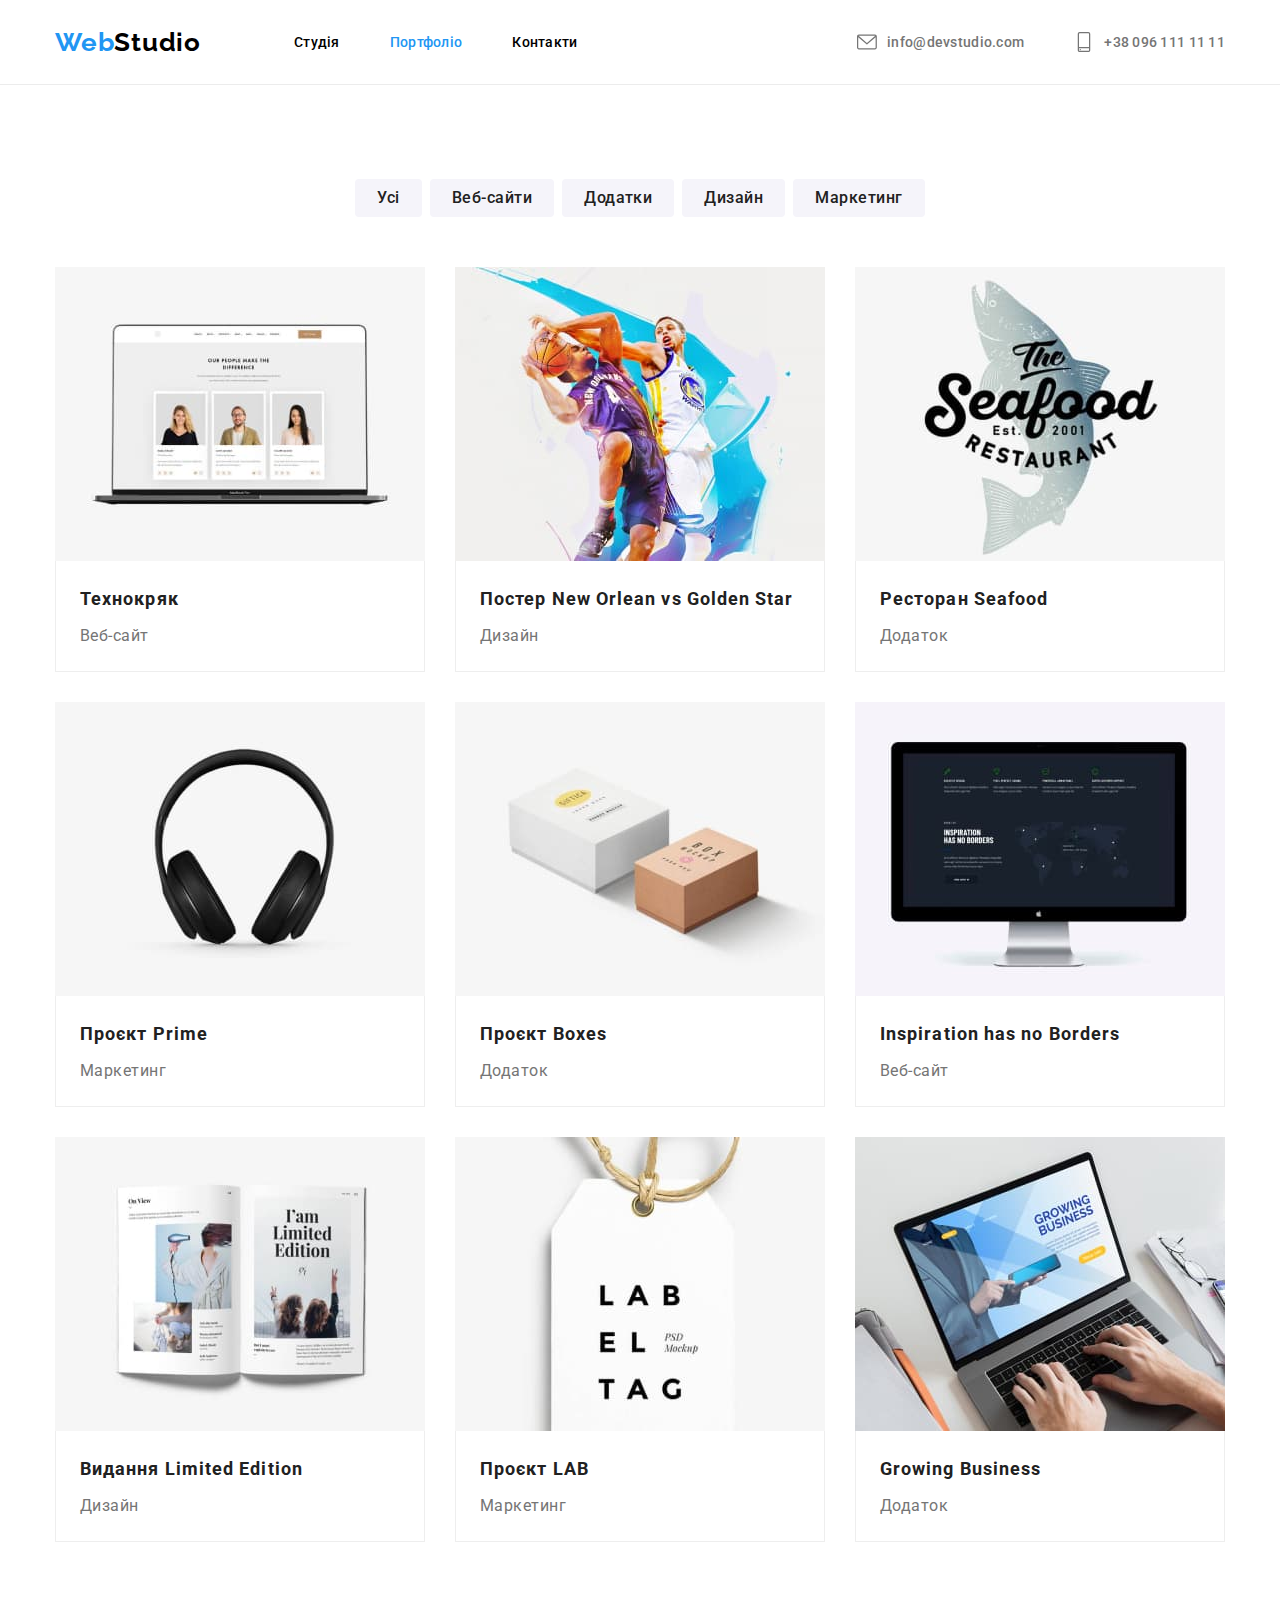
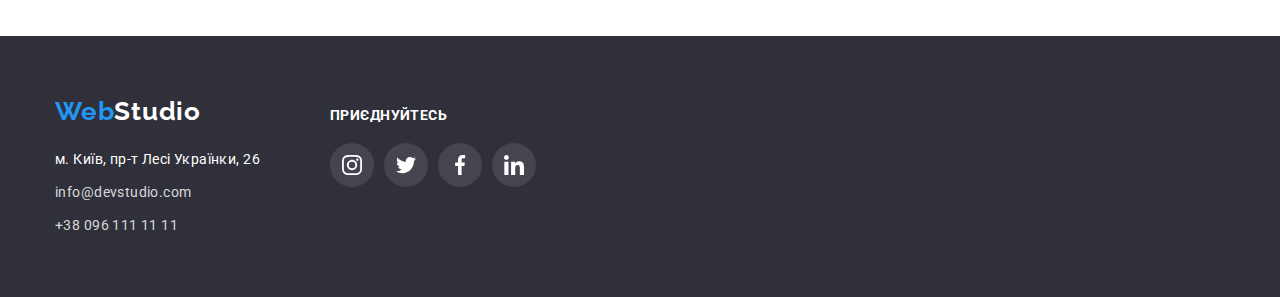
==== portfolio.html @ 407eb29a "Initial commit" ====
<!DOCTYPE html>
<html lang="uk">
  <head>
    <meta charset="UTF-8" />
    <meta http-equiv="X-UA-Compatible" content="IE=edge" />
    <meta name="viewport" content="width=device-width, initial-scale=1.0" />
    <title>WebStudio</title>
    <link
      rel="stylesheet"
      href="https://cdnjs.cloudflare.com/ajax/libs/modern-normalize/1.0.0/modern-normalize.min.css"
    />
    <link rel="preconnect" href="https://fonts.googleapis.com" />
    <link rel="preconnect" href="https://fonts.gstatic.com" crossorigin />
    <link
      href="https://fonts.googleapis.com/css2?family=Raleway:wght@700&family=Roboto:wght@400;500;700;900&display=swap"
      rel="stylesheet"
    />
    <link rel="stylesheet" href="./css/styles.css" />
  </head>
  <body class="page">
    <header class="header">
      <!-- navigation block -->
      <div class="container header-container">
        <a class="link header-logo" href="./index.html"
          ><span class="logo-txt">Web</span>Studio</a
        >
        <nav class="nav">
          <ul class="list header-list">
            <li class="list-item">
              <a class="link header-nav-link" href="./index.html">Студія</a>
            </li>
            <li class="list-item">
              <a
                class="link header-nav-link link-current"
                href="./portfolio.html"
                >Портфоліо</a
              >
            </li>
            <li class="list-item">
              <a class="link header-nav-link" href="">Контакти</a>
            </li>
          </ul>
        </nav>
        <ul class="list header-contact">
          <li class="list-item">
            <a class="link link-contact" href="mailto:info@devstudio.com">
              <svg class="icon-header" width="20" height="20">
                <use href="./images/symbol-defs.svg#mail"></use>
              </svg>
              info@devstudio.com</a
            >
          </li>
          <li class="list-item">
            <a class="link link-contact" href="tel:+380961111111">
              <svg class="icon-header" width="20" height="20">
                <use href="./images/symbol-defs.svg#phone"></use>
              </svg>
              +38 096 111 11 11</a
            >
          </li>
        </ul>
      </div>
    </header>
    <main>
      <!-- section content portfolio -->

      <section class="section">
        <div class="container">
          <h1 class="main-title visually-hidden">Портфоліо</h1>
          <ul class="list list-button">
            <li class="list-item">
              <button class="btn" type="button">Усі</button>
            </li>
            <li class="list-item">
              <button class="btn" type="button">Веб-сайти</button>
            </li>
            <li class="list-item">
              <button class="btn" type="button">Додатки</button>
            </li>
            <li class="list-item">
              <button class="btn" type="button">Дизайн</button>
            </li>
            <li class="list-item">
              <button class="btn" type="button">Маркетинг</button>
            </li>
          </ul>
          <ul class="list list-portfolio">
            <li class="list-item">
              <a class="link link-portfolio" href="">
                <img
                  class="img"
                  src="./images/portfolio/img1.jpg"
                  alt="Веб-сайт Технокряк"
                  width="370"
                  height="294"
                />
                <div class="client-txt">
                  <h2 class="section-title">Технокряк</h2>
                  <p class="section-text">Веб-сайт</p>
                </div>
              </a>
            </li>
            <li class="list-item">
              <a class="link link-portfolio" href="">
                <img
                  class="img"
                  src="./images/portfolio/img2.jpg"
                  alt="Дизайн постеру New Orlean vs Golden Star"
                  width="370"
                  height="294"
                />
                <div class="client-txt">
                  <h2 class="section-title">
                    Постер New Orlean vs Golden Star
                  </h2>
                  <p class="section-text">Дизайн</p>
                </div>
              </a>
            </li>
            <li class="list-item">
              <a class="link link-portfolio" href="">
                <img
                  class="img"
                  src="./images/portfolio/img3.jpg"
                  alt="Додаток ресторану Seafood"
                  width="370"
                  height="294"
                />
                <div class="client-txt">
                  <h2 class="section-title">Ресторан Seafood</h2>
                  <p class="section-text">Додаток</p>
                </div>
              </a>
            </li>
            <li class="list-item">
              <a class="link link-portfolio" href="">
                <img
                  class="img"
                  src="./images/portfolio/img4.jpg"
                  alt="Маркетинговий проєкт Prime"
                  width="370"
                  height="294"
                />
                <div class="client-txt">
                  <h2 class="section-title">Проєкт Prime</h2>
                  <p class="section-text">Маркетинг</p>
                </div>
              </a>
            </li>
            <li class="list-item">
              <a class="link link-portfolio" href="">
                <img
                  class="img"
                  src="./images/portfolio/img5.jpg"
                  alt="Додаток проєкту Boxes"
                  width="370"
                  height="294"
                />
                <div class="client-txt">
                  <h2 class="section-title">Проєкт Boxes</h2>
                  <p class="section-text">Додаток</p>
                </div>
              </a>
            </li>
            <li class="list-item">
              <a class="link link-portfolio" href="">
                <img
                  class="img"
                  src="./images/portfolio/img6.jpg"
                  alt="Веб-сайт Inspiration has no Borders"
                  width="370"
                  height="294"
                />
                <div class="client-txt">
                  <h2 class="section-title">Inspiration has no Borders</h2>
                  <p class="section-text">Веб-сайт</p>
                </div>
              </a>
            </li>
            <li class="list-item">
              <a class="link link-portfolio" href="">
                <img
                  class="img"
                  src="./images/portfolio/img7.jpg"
                  alt="Дизайн Видання Limited Edition"
                  width="370"
                  height="294"
                />
                <div class="client-txt">
                  <h2 class="section-title">Видання Limited Edition</h2>
                  <p class="section-text">Дизайн</p>
                </div>
              </a>
            </li>
            <li class="list-item">
              <a class="link link-portfolio" href="">
                <img
                  class="img"
                  src="./images/portfolio/img8.jpg"
                  alt="Маркетинговий проєкт LAB"
                  width="370"
                  height="294"
                />
                <div class="client-txt">
                  <h2 class="section-title">Проєкт LAB</h2>
                  <p class="section-text">Маркетинг</p>
                </div>
              </a>
            </li>
            <li class="list-item">
              <a class="link link-portfolio" href="">
                <img
                  class="img"
                  src="./images/portfolio/img9.jpg"
                  alt="Додаток для Growing Business"
                  width="370"
                  height="294"
                />
                <div class="client-txt">
                  <h2 class="section-title">Growing Business</h2>
                  <p class="section-text">Додаток</p>
                </div>
              </a>
            </li>
          </ul>
        </div>
      </section>
    </main>
    <!-- footer section -->
    <footer class="footer">
      <div class="container footer-container">
        <div class="footer-block">
          <a class="footer-logo" href="./index.html">
            <span class="footer-txt">Web</span>Studio</a
          >

          <address class="contact-address">
            <ul class="list list-address">
              <li class="list-item address-txt">
                <a
                  class="link link-address"
                  href="https://goo.gl/maps/22rbSzSwpeRfUNZHA"
                  target="_blank"
                  rel="noopener noreferrer"
                  >м. Київ, пр-т Лесі Українки, 26</a
                >
              </li>
              <li class="list-item address-txt">
                <a class="link link-item" href="mailto:info@devstudio.com"
                  >info@devstudio.com</a
                >
              </li>
              <li class="list-item">
                <a class="link link-item" href="tel:+380961111111"
                  >+38 096 111 11 11</a
                >
              </li>
            </ul>
          </address>
        </div>
        <div class="social-block">
          <h2 class="title footer-title">приєднуйтесь</h2>
          <ul class="social-list">
            <li class="social-item">
              <a
                class="link socials-link-footer"
                href="https://instagram.com"
                aria-label="Instagram"
                target="_blank"
                rel="noopener noreferrer"
              >
                <svg class="social-icon" width="20" height="20">
                  <use href="./images/symbol-defs.svg#instagram"></use>
                </svg>
              </a>
            </li>
            <li class="social-item">
              <a
                class="link socials-link-footer"
                href="https://twitter.com"
                aria-label="twitter"
                target="_blank"
                rel="noopener noreferrer"
              >
                <svg class="social-icon" width="20" height="20">
                  <use href="./images/symbol-defs.svg#twitter"></use>
                </svg>
              </a>
            </li>
            <li class="social-item">
              <a
                class="link socials-link-footer"
                href="https://facebook.com"
                aria-label="facebook"
                target="_blank"
                rel="noopener noreferrer"
              >
                <svg class="social-icon" width="20" height="20">
                  <use href="./images/symbol-defs.svg#facebook"></use>
                </svg>
              </a>
            </li>
            <li class="social-item">
              <a
                class="link socials-link-footer"
                href="https://linkedin.com"
                aria-label="linkedin"
                target="_blank"
                rel="noopener noreferrer"
              >
                <svg class="social-icon" width="20" height="20">
                  <use href="./images/symbol-defs.svg#linkedin"></use>
                </svg>
              </a>
            </li>
          </ul>
        </div>
      </div>
    </footer>
  </body>
</html>
---- css/styles.css ----
/* Root selector */
:root {
  /* color root selector */

  /* text color */
  --main-txt-color: #212121;
  --light-txt-color: #757575;
  --blue-txt-color: #2196f3;
  --black-txt-color: #000000;
  --grey-txt-color: #d9d9d9;
  --social-color: #afb1b8;

  /* background color */
  --light-bcg-color: #f5f4fa;
  --white-color: #ffffff;
  --dark-bcg-color: #2f303a;
  --blue-btn-color: #2196f3;

  --border-setup: 1px solid #eeeeee;

  /* font root selector */
  --main-font: roboto, sans-serif;
  --secondary-font: Raleway, sans-serif;
}

/* ======================================= */
/* main page selector */
.page {
  font-family: var(--main-font);
  color: var(--main-txt-color);
}

.container {
  width: 1200px;
  padding-left: 15px;
  padding-right: 15px;
  margin-left: auto;
  margin-right: auto;
}

.section {
  padding-top: 94px;
  padding-bottom: 94px;
}

.img {
  display: block;
  max-width: 100%;
  height: auto;
}

/* =============== utilities ============= */
h1,
h2,
h3,
h4,
h5,
h6,
p,
ul {
  margin: 0;
  list-style-type: none;
}

ul {
  padding-left: 0;
}
/* ===========link setup=========== */

.link {
  text-decoration: none;
  color: var(--black-txt-color);
  font-weight: 500;
  font-size: 14px;
  line-height: calc(16 / 14);
  letter-spacing: 0.02em;
}

.link:active {
  color: orange;
}
.link:focus,
.link:hover {
  color: var(--blue-txt-color);
}

/* navigation setup */
.link.link-current {
  color: var(--blue-txt-color);
}

/* ========= */

.btn {
  font-family: inherit;
  color: currentColor;
  border: none;
}
.btn:active {
  color: orange;
}
.btn:hover,
.btn:focus {
  color: var(--light-txt-color);
  background-color: var(--blue-btn-color);
}

/* header */
.header {
  border-bottom: 1px solid #ececec;
}

/* logo style */

.header-logo {
  margin-right: 93px;

  color: var(--black-txt-color);
  font-family: var(--secondary-font);
  font-weight: 700;
  font-size: 26px;
  line-height: calc(31 / 26);
  letter-spacing: 0.03em;
}

.header-logo:active .header-logo:focus,
.header-logo:hover {
  color: var(--black-txt-color);
}

.link .logo-txt {
  color: #2196f3;
}

/* header contact style */

.header-container {
  display: flex;
  align-items: center;
}

.header-list {
  display: flex;
  gap: 50px;
  padding: 0;
}

.header-contact {
  display: flex;
  gap: 50px;
  margin-left: auto;
}

.header-nav-link,
.link-contact {
  display: block;
  padding-top: 32px;
  padding-bottom: 32px;
}

.link.link-contact {
  display: flex;
  align-items: center;
  gap: 10px;

  color: var(--light-txt-color);
}

.link.link-contact:active {
  color: orange;
}
.link.link-contact:focus,
.link.link-contact:hover {
  color: var(--blue-txt-color);
}

.icon-header {
  fill: currentColor;
}

/* ===hero section=== */

.section-hero {
  background-color: var(--dark-bcg-color);
  background-image: linear-gradient(
      to top,
      rgba(47, 48, 58, 0.4) 0%,
      rgba(47, 48, 58, 0.4) 100%
    ),
    url(../images/hero.jpg);
  background-repeat: no-repeat;
  background-position: center;
  max-width: 1600px;
  margin-left: auto;
  margin-right: auto;

  padding-top: 200px;
  padding-bottom: 200px;
}

.container-main-title {
  width: 696px;
  margin-right: auto;
  margin-left: auto;
  margin-bottom: 30px;
}
.main-title-hero {
  text-align: center;

  color: var(--white-color);
  text-transform: uppercase;
  font-weight: 900;
  font-size: 44px;
  line-height: 60px;
}
.section-hero .btn {
  display: block;
  padding: 10px 32px;
  margin-right: auto;
  margin-left: auto;
  border-radius: 4px;

  background-color: var(--blue-btn-color);
  color: var(--white-color);
  font-weight: 700;
  line-height: calc(30 / 16);
  letter-spacing: 0.06em;
}

.section-hero .btn:active,
.section-hero .btn:focus,
.section-hero .btn:hover {
  background-color: aquamarine;
  color: #212121;
}

/* ===== Our advantages section style =========== */

/*  second title transparent */
.visually-hidden {
  position: absolute;
  width: 1px;
  height: 1px;
  margin: -1px;
  border: 0;
  padding: 0;
  white-space: nowrap;
  clip-path: inset(100%);
  clip: rect(0 0 0 0);
  overflow: hidden;
}

.list-adv {
  display: flex;
  gap: 30px;
}

.icon-place {
  display: flex;
  align-items: center;
  justify-content: center;
  width: 270px;
  height: 120px;
  background-color: var(--light-bcg-color);
  border-radius: 4px;
  margin-bottom: 30px;
}

.advantage {
  margin-bottom: 10px;

  font-size: 14px;
  line-height: calc(16 / 14);
  letter-spacing: 0.03em;
}
.adv-text {
  min-width: 270px;

  color: var(--light-txt-color);
  font-size: 14px;
  line-height: calc(24 / 14);
  letter-spacing: 0.03em;
}

/* ============ our work section style ========== */
.work {
  padding-top: 0;
}

.work-list {
  display: flex;
  gap: 30px;
}

.second-title {
  text-align: center;
  margin-bottom: 50px;

  font-size: 36px;
  line-height: calc(42 / 36);
  letter-spacing: 0.03em;
  text-shadow: 0px 4px 4px rgba(0, 0, 0, 0.25);
}

/* ========== our team block style ======== */

.team-section .list {
  display: flex;
  gap: 30px;
}

.team-section {
  background-color: var(--light-bcg-color);
}

.team-item {
  text-align: center;
  border-bottom-right-radius: 4px;
  border-bottom-left-radius: 4px;
  filter: drop-shadow(0px 4px 4px rgba(0, 0, 0, 0.25));

  background-color: var(--white-color);
}

.img-team {
  margin-bottom: 30px;
}

.team-title {
  margin-bottom: 50px;
  text-align: center;

  font-size: 36px;
  line-height: calc(42 / 36);
  letter-spacing: 0.03em;
}

.team-name {
  margin-bottom: 10px;

  font-weight: 500;
  font-size: 16px;
  line-height: calc(19 / 16);
  letter-spacing: 0.03em;
}

.team-position {
  margin-bottom: 16px;

  color: var(--light-txt-color);
  line-height: calc(19 / 16);
  letter-spacing: 0.03em;
}

/* -----social link style ----- */

.social-list {
  display: flex;
  justify-content: center;
  gap: 10px;
  margin-bottom: 30px;
}
.social-item {
  width: 44px;
  height: 44px;
}

.socials-link {
  display: inline-flex;
  border-radius: 50%;
  width: 100%;
  height: 100%;
  justify-content: center;
  align-items: center;
}

.social-icon {
  fill: var(--social-color);
}

.socials-link:hover,
.socials-link:focus {
  background-color: var(--blue-txt-color);
}

.socials-link:hover .social-icon,
.socials-link:focus .social-icon {
  fill: var(--white-color);
}

/* ============ client block style ======== */

.client-title {
  margin-bottom: 50px;

  font-size: 36px;
  line-height: calc(42 / 36);
  text-align: center;
  letter-spacing: 0.03em;
}

.client-list {
  display: flex;
  gap: 30px;
}

.client-link {
  display: inline-flex;
  width: 170px;
 height: 92px;
  border: 1px solid var(--social-color);
  border-radius: 4px;
  color: var(--social-color);
  justify-content: center;
  align-items: center;
}

.client-icon {
  fill: currentColor;
}

.client-link:hover,
.client-link:focus {
  border-color: var(--blue-txt-color);
  fill: var(--blue-txt-color);
}

/* ======== footer style ========== */
.footer-container {
  display: flex;
  gap: 70px;
  align-items: baseline;
}

.footer {
  padding-top: 60px;
  padding-bottom: 60px;
}

.footer {
  background-color: var(--dark-bcg-color);
}

.footer-logo {
  display: block;
  margin-bottom: 20px;

  text-decoration: none;
  color: var(--white-color);
  font-family: var(--secondary-font);
  font-weight: 700;
  font-size: 26px;
  line-height: calc(31 / 26);
  letter-spacing: 0.03em;
}
.footer-logo:active,
.footer-logo:hover,
.footer-logo:focus {
  color: var(--white-color);
}
.footer-txt {
  color: var(--blue-txt-color);
}

.contact-address {
  font-style: normal;
}

.link-address {
  color: var(--white-color);
  font-weight: 400;
  line-height: calc(24 / 14);
  letter-spacing: 0.03em;
}

.link-item {
  color: var(--grey-txt-color);
  font-weight: 400;
  line-height: calc(24 / 14);
  letter-spacing: 0.03em;
}

.list-address > .list-item:not(:last-child) {
  margin-bottom: 9px;
}

/* footer social */

.footer-title {
  margin-bottom: 20px;

  color: var(--white-color);
  text-transform: uppercase;
  font-size: 14px;
  letter-spacing: 0.03em;
}

.social-block .social-list {
  display: flex;
  gap: 10px;
  justify-content: start;
}

.social-block .social-item {
  width: 44px;
  height: 44px;
}

.socials-link-footer {
  display: inline-flex;
  border-radius: 50%;
  background-color: rgba(255, 255, 255, 0.1);
  color: var(--white-color);
  width: 100%;
  height: 100%;
  justify-content: center;
  align-items: center;
}

.socials-link-footer .social-icon {
  fill: var(--white-color);
}

.socials-link-footer:hover,
.socials-link-footer:focus {
  background-color: var(--blue-txt-color);
}

/* =========================================== */
/* =============== portfolio ================= */

/* ----------- button style ------------- */
.list-button {
  display: flex;
  gap: 8px;
  justify-content: center;
  margin-bottom: 50px;
}

.list-item > .btn {
  padding: 6px 22px;
  border-radius: 4px;

  background-color: var(--light-bcg-color);
  font-weight: 500;
  line-height: calc(26 / 16);
  letter-spacing: 0.03em;
}

.list-item > .btn:active,
.list-item > .btn:hover,
.list-item > .btn:focus {
  background-color: var(--blue-btn-color);
  color: var(--white-color);
  box-shadow: 0px 3px 1px rgba(0, 0, 0, 0.1), 0px 1px 2px rgba(0, 0, 0, 0.08),
    0px 2px 2px rgba(0, 0, 0, 0.12);
}

/* --------- card style -------------- */

.list-portfolio {
  display: flex;
  flex-wrap: wrap;
  gap: 30px;
}

.client-txt {
  padding: 20px 24px;
  border-left: var(--border-setup);
  border-right: var(--border-setup);
  border-bottom: var(--border-setup);
}

.client-txt > .section-title {
  margin-bottom: 4px;

  color: var(--main-txt-color);
  font-size: 18px;
  line-height: calc(36 / 18);
  letter-spacing: 0.06em;
}

.client-txt > .section-text {
  color: var(--light-txt-color);
  font-weight: 400;
  font-size: 16px;
  line-height: calc(30 / 16);
  letter-spacing: 0.03em;
}

.link-portfolio {
  display: block;
}

.link-portfolio:hover,
.link-portfolio:focus {
  color: var(--blue-txt-color);
  box-shadow: 0px 1px 1px rgba(0, 0, 0, 0.12), 0px 4px 4px rgba(0, 0, 0, 0.06),
    1px 4px 6px rgba(0, 0, 0, 0.16);
}
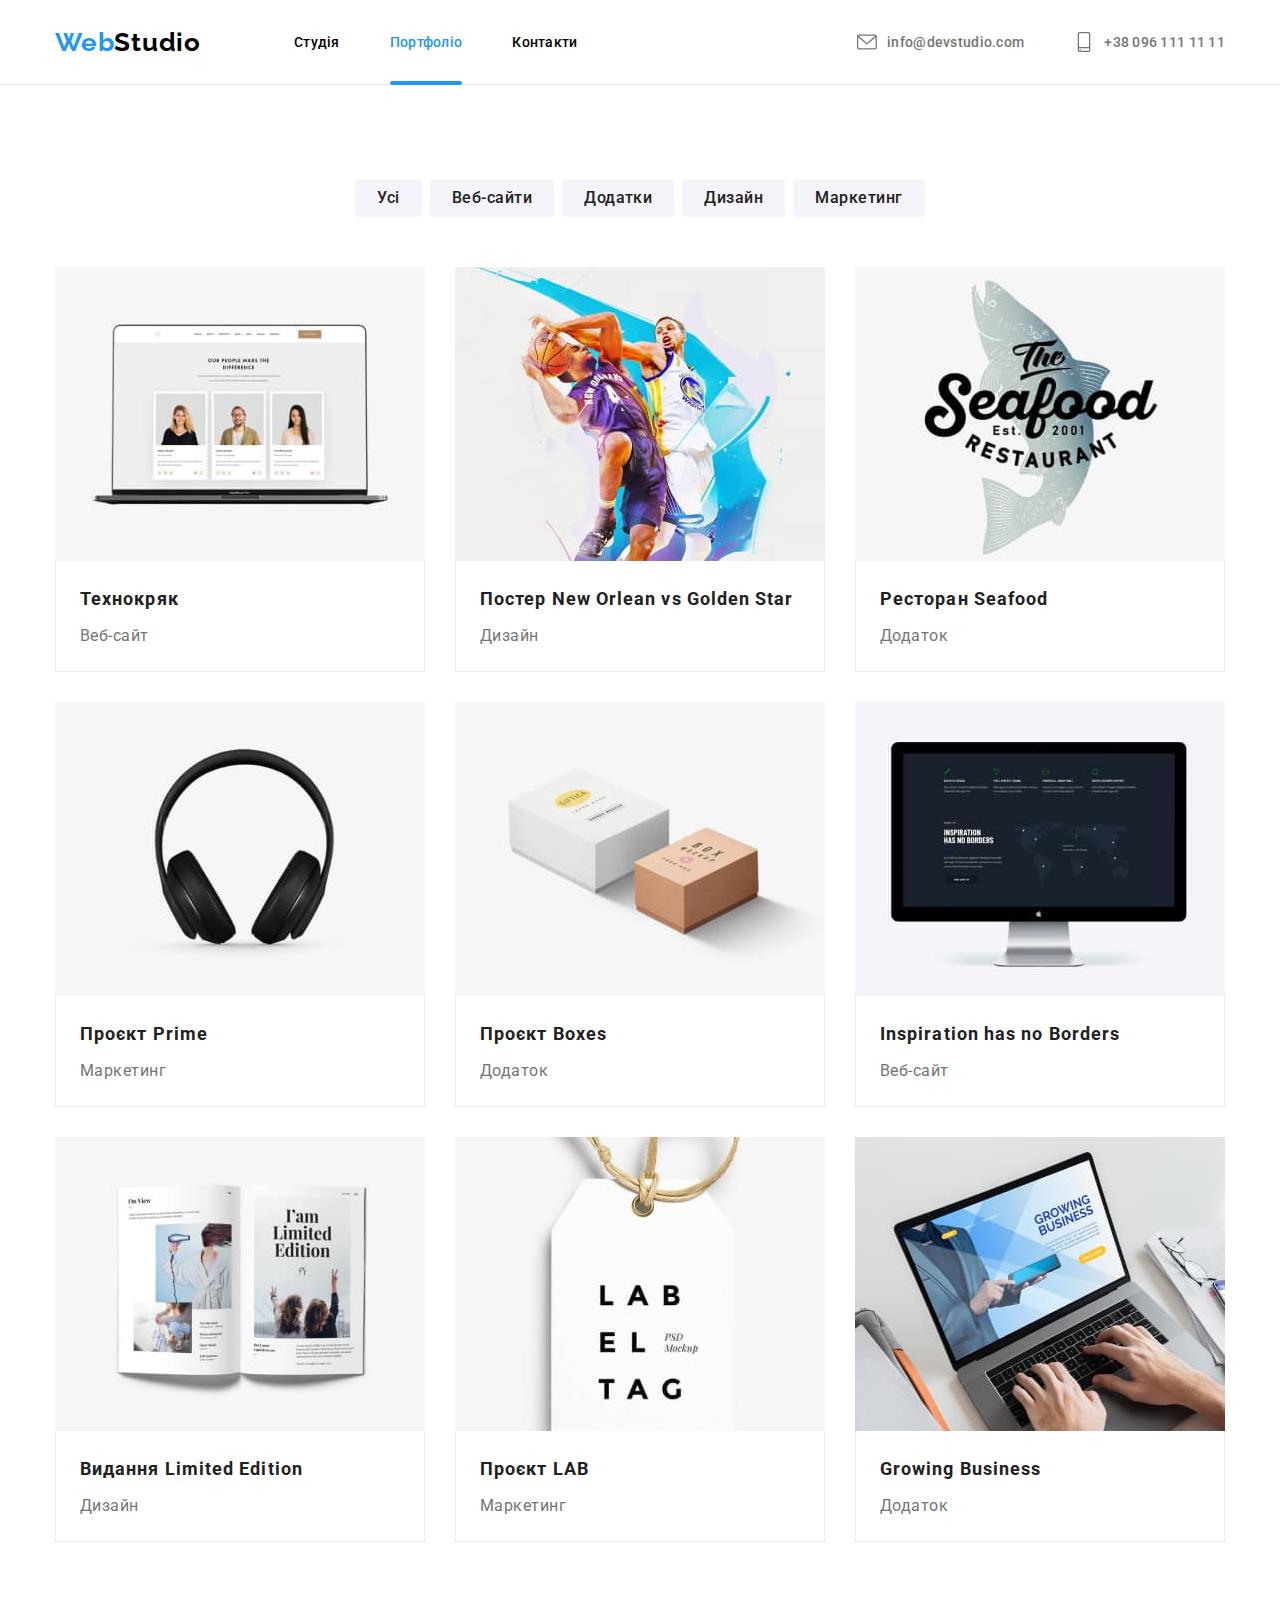
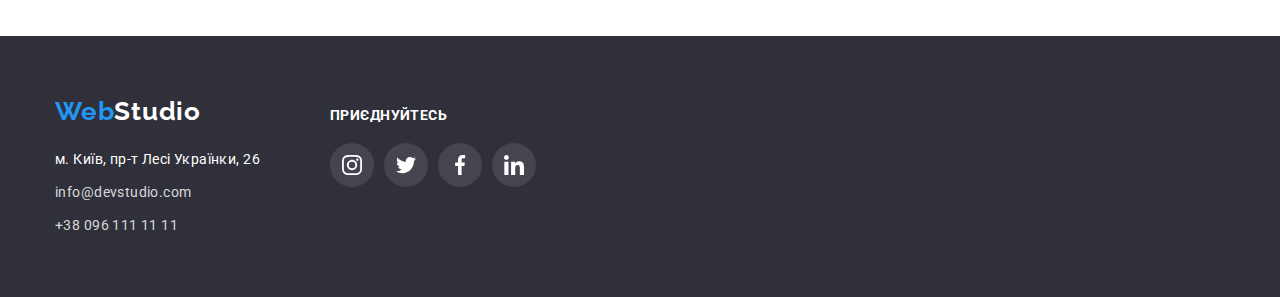
==== commit 7b32a402: "add script, portfolio style" ====
--- a/portfolio.html
+++ b/portfolio.html
@@ -87,13 +87,23 @@
           <ul class="list list-portfolio">
             <li class="list-item">
               <a class="link link-portfolio" href="">
-                <img
-                  class="img"
-                  src="./images/portfolio/img1.jpg"
-                  alt="Веб-сайт Технокряк"
-                  width="370"
-                  height="294"
-                />
+                <div class="portfolio-thumb">
+                  <img
+                    class="img"
+                    src="./images/portfolio/img1.jpg"
+                    alt="Веб-сайт Технокряк"
+                    width="370"
+                    height="294"
+                  />
+                  <div class="overlay">
+                    <p class="overlay-text">
+                      Ресурс пропонує комплексні пропозиції з різним рівнем
+                      функціоналу та сервісів. Все це дозволить відвідувачу
+                      отримати вичерпні відомості про компанію чи приватну
+                      особу.
+                    </p>
+                  </div>
+                </div>
                 <div class="client-txt">
                   <h2 class="section-title">Технокряк</h2>
                   <p class="section-text">Веб-сайт</p>
@@ -102,13 +112,23 @@
             </li>
             <li class="list-item">
               <a class="link link-portfolio" href="">
-                <img
-                  class="img"
-                  src="./images/portfolio/img2.jpg"
-                  alt="Дизайн постеру New Orlean vs Golden Star"
-                  width="370"
-                  height="294"
-                />
+                <div class="portfolio-thumb">
+                  <img
+                    class="img"
+                    src="./images/portfolio/img2.jpg"
+                    alt="Дизайн постеру New Orlean vs Golden Star"
+                    width="370"
+                    height="294"
+                  />
+                  <div class="overlay">
+                    <p class="overlay-text">
+                      Ресурс пропонує комплексні пропозиції з різним рівнем
+                      функціоналу та сервісів. Все це дозволить відвідувачу
+                      отримати вичерпні відомості про компанію чи приватну
+                      особу.
+                    </p>
+                  </div>
+                </div>
                 <div class="client-txt">
                   <h2 class="section-title">
                     Постер New Orlean vs Golden Star
@@ -119,13 +139,23 @@
             </li>
             <li class="list-item">
               <a class="link link-portfolio" href="">
-                <img
-                  class="img"
-                  src="./images/portfolio/img3.jpg"
-                  alt="Додаток ресторану Seafood"
-                  width="370"
-                  height="294"
-                />
+                <div class="portfolio-thumb">
+                  <img
+                    class="img"
+                    src="./images/portfolio/img3.jpg"
+                    alt="Додаток ресторану Seafood"
+                    width="370"
+                    height="294"
+                  />
+                  <div class="overlay">
+                    <p class="overlay-text">
+                      Ресурс пропонує комплексні пропозиції з різним рівнем
+                      функціоналу та сервісів. Все це дозволить відвідувачу
+                      отримати вичерпні відомості про компанію чи приватну
+                      особу.
+                    </p>
+                  </div>
+                </div>
                 <div class="client-txt">
                   <h2 class="section-title">Ресторан Seafood</h2>
                   <p class="section-text">Додаток</p>
@@ -134,13 +164,23 @@
             </li>
             <li class="list-item">
               <a class="link link-portfolio" href="">
-                <img
-                  class="img"
-                  src="./images/portfolio/img4.jpg"
-                  alt="Маркетинговий проєкт Prime"
-                  width="370"
-                  height="294"
-                />
+                <div class="portfolio-thumb">
+                  <img
+                    class="img"
+                    src="./images/portfolio/img4.jpg"
+                    alt="Маркетинговий проєкт Prime"
+                    width="370"
+                    height="294"
+                  />
+                  <div class="overlay">
+                    <p class="overlay-text">
+                      Ресурс пропонує комплексні пропозиції з різним рівнем
+                      функціоналу та сервісів. Все це дозволить відвідувачу
+                      отримати вичерпні відомості про компанію чи приватну
+                      особу.
+                    </p>
+                  </div>
+                </div>
                 <div class="client-txt">
                   <h2 class="section-title">Проєкт Prime</h2>
                   <p class="section-text">Маркетинг</p>
@@ -149,13 +189,23 @@
             </li>
             <li class="list-item">
               <a class="link link-portfolio" href="">
-                <img
-                  class="img"
-                  src="./images/portfolio/img5.jpg"
-                  alt="Додаток проєкту Boxes"
-                  width="370"
-                  height="294"
-                />
+                <div class="portfolio-thumb">
+                  <img
+                    class="img"
+                    src="./images/portfolio/img5.jpg"
+                    alt="Додаток проєкту Boxes"
+                    width="370"
+                    height="294"
+                  />
+                  <div class="overlay">
+                    <p class="overlay-text">
+                      Ресурс пропонує комплексні пропозиції з різним рівнем
+                      функціоналу та сервісів. Все це дозволить відвідувачу
+                      отримати вичерпні відомості про компанію чи приватну
+                      особу.
+                    </p>
+                  </div>
+                </div>
                 <div class="client-txt">
                   <h2 class="section-title">Проєкт Boxes</h2>
                   <p class="section-text">Додаток</p>
@@ -164,13 +214,23 @@
             </li>
             <li class="list-item">
               <a class="link link-portfolio" href="">
-                <img
-                  class="img"
-                  src="./images/portfolio/img6.jpg"
-                  alt="Веб-сайт Inspiration has no Borders"
-                  width="370"
-                  height="294"
-                />
+                <div class="portfolio-thumb">
+                  <img
+                    class="img"
+                    src="./images/portfolio/img6.jpg"
+                    alt="Веб-сайт Inspiration has no Borders"
+                    width="370"
+                    height="294"
+                  />
+                  <div class="overlay">
+                    <p class="overlay-text">
+                      Ресурс пропонує комплексні пропозиції з різним рівнем
+                      функціоналу та сервісів. Все це дозволить відвідувачу
+                      отримати вичерпні відомості про компанію чи приватну
+                      особу.
+                    </p>
+                  </div>
+                </div>
                 <div class="client-txt">
                   <h2 class="section-title">Inspiration has no Borders</h2>
                   <p class="section-text">Веб-сайт</p>
@@ -179,13 +239,23 @@
             </li>
             <li class="list-item">
               <a class="link link-portfolio" href="">
-                <img
-                  class="img"
-                  src="./images/portfolio/img7.jpg"
-                  alt="Дизайн Видання Limited Edition"
-                  width="370"
-                  height="294"
-                />
+                <div class="portfolio-thumb">
+                  <img
+                    class="img"
+                    src="./images/portfolio/img7.jpg"
+                    alt="Дизайн Видання Limited Edition"
+                    width="370"
+                    height="294"
+                  />
+                  <div class="overlay">
+                    <p class="overlay-text">
+                      Ресурс пропонує комплексні пропозиції з різним рівнем
+                      функціоналу та сервісів. Все це дозволить відвідувачу
+                      отримати вичерпні відомості про компанію чи приватну
+                      особу.
+                    </p>
+                  </div>
+                </div>
                 <div class="client-txt">
                   <h2 class="section-title">Видання Limited Edition</h2>
                   <p class="section-text">Дизайн</p>
@@ -194,13 +264,23 @@
             </li>
             <li class="list-item">
               <a class="link link-portfolio" href="">
-                <img
-                  class="img"
-                  src="./images/portfolio/img8.jpg"
-                  alt="Маркетинговий проєкт LAB"
-                  width="370"
-                  height="294"
-                />
+                <div class="portfolio-thumb">
+                  <img
+                    class="img"
+                    src="./images/portfolio/img8.jpg"
+                    alt="Маркетинговий проєкт LAB"
+                    width="370"
+                    height="294"
+                  />
+                  <div class="overlay">
+                    <p class="overlay-text">
+                      Ресурс пропонує комплексні пропозиції з різним рівнем
+                      функціоналу та сервісів. Все це дозволить відвідувачу
+                      отримати вичерпні відомості про компанію чи приватну
+                      особу.
+                    </p>
+                  </div>
+                </div>
                 <div class="client-txt">
                   <h2 class="section-title">Проєкт LAB</h2>
                   <p class="section-text">Маркетинг</p>
@@ -209,13 +289,23 @@
             </li>
             <li class="list-item">
               <a class="link link-portfolio" href="">
-                <img
-                  class="img"
-                  src="./images/portfolio/img9.jpg"
-                  alt="Додаток для Growing Business"
-                  width="370"
-                  height="294"
-                />
+                <div class="portfolio-thumb">
+                  <img
+                    class="img"
+                    src="./images/portfolio/img9.jpg"
+                    alt="Додаток для Growing Business"
+                    width="370"
+                    height="294"
+                  />
+                  <div class="overlay">
+                    <p class="overlay-text">
+                      Ресурс пропонує комплексні пропозиції з різним рівнем
+                      функціоналу та сервісів. Все це дозволить відвідувачу
+                      отримати вичерпні відомості про компанію чи приватну
+                      особу.
+                    </p>
+                  </div>
+                </div>
                 <div class="client-txt">
                   <h2 class="section-title">Growing Business</h2>
                   <p class="section-text">Додаток</p>
--- a/css/styles.css
+++ b/css/styles.css
@@ -75,7 +75,6 @@
   line-height: calc(16 / 14);
   letter-spacing: 0.02em;
 }
-
 .link:active {
   color: orange;
 }
@@ -87,6 +86,22 @@
 /* navigation setup */
 .link.link-current {
   color: var(--blue-txt-color);
+}
+
+.nav .list-item {
+  position: relative;
+}
+.link-current::after {
+  position: absolute;
+  left: 0;
+  bottom: -3.5%;
+
+  content: "";
+  display: inline-block;
+  background-color: var(--blue-txt-color);
+  width: 100%;
+  height: 4px;
+  border-radius: 2px;
 }
 
 /* ========= */
@@ -156,6 +171,8 @@
   display: block;
   padding-top: 32px;
   padding-bottom: 32px;
+
+  transition: color 250ms cubic-bezier(0.4, 0, 0.2, 1);
 }
 
 .link.link-contact {
@@ -225,6 +242,9 @@
   font-weight: 700;
   line-height: calc(30 / 16);
   letter-spacing: 0.06em;
+
+  transition: color 250ms cubic-bezier(0.4, 0, 0.2, 1),
+    background-color 250ms cubic-bezier(0.4, 0, 0.2, 1);
 }
 
 .section-hero .btn:active,
@@ -372,20 +392,20 @@
   height: 100%;
   justify-content: center;
   align-items: center;
+  color: var(--social-color);
+
+  transition: color 250ms cubic-bezier(0.4, 0, 0.2, 1),
+    background-color 250ms cubic-bezier(0.4, 0, 0.2, 1);
 }
 
 .social-icon {
-  fill: var(--social-color);
+  fill: currentColor;
 }
 
 .socials-link:hover,
 .socials-link:focus {
   background-color: var(--blue-txt-color);
-}
-
-.socials-link:hover .social-icon,
-.socials-link:focus .social-icon {
-  fill: var(--white-color);
+  color: var(--white-color);
 }
 
 /* ============ client block style ======== */
@@ -407,12 +427,15 @@
 .client-link {
   display: inline-flex;
   width: 170px;
- height: 92px;
+  height: 92px;
   border: 1px solid var(--social-color);
   border-radius: 4px;
   color: var(--social-color);
   justify-content: center;
   align-items: center;
+
+  transition: color 250ms cubic-bezier(0.4, 0, 0.2, 1),
+    border-color 250ms cubic-bezier(0.4, 0, 0.2, 1);
 }
 
 .client-icon {
@@ -471,6 +494,8 @@
   font-weight: 400;
   line-height: calc(24 / 14);
   letter-spacing: 0.03em;
+
+  transition: color 250ms cubic-bezier(0.4, 0, 0.2, 1);
 }
 
 .link-item {
@@ -478,6 +503,8 @@
   font-weight: 400;
   line-height: calc(24 / 14);
   letter-spacing: 0.03em;
+
+  transition: color 250ms cubic-bezier(0.4, 0, 0.2, 1);
 }
 
 .list-address > .list-item:not(:last-child) {
@@ -515,6 +542,8 @@
   height: 100%;
   justify-content: center;
   align-items: center;
+
+  transition: background-color 250ms cubic-bezier(0.4, 0, 0.2, 1);
 }
 
 .socials-link-footer .social-icon {
@@ -545,6 +574,10 @@
   font-weight: 500;
   line-height: calc(26 / 16);
   letter-spacing: 0.03em;
+
+  transition: color 250ms cubic-bezier(0.4, 0, 0.2, 1),
+    background-color 250ms cubic-bezier(0.4, 0, 0.2, 1),
+    box-shadow 250ms cubic-bezier(0.4, 0, 0.2, 1);
 }
 
 .list-item > .btn:active,
@@ -590,6 +623,8 @@
 
 .link-portfolio {
   display: block;
+
+  transition: box-shadow 250ms cubic-bezier(0.4, 0, 0.2, 1);
 }
 
 .link-portfolio:hover,
@@ -598,3 +633,108 @@
   box-shadow: 0px 1px 1px rgba(0, 0, 0, 0.12), 0px 4px 4px rgba(0, 0, 0, 0.06),
     1px 4px 6px rgba(0, 0, 0, 0.16);
 }
+
+/*     overlay settings     */
+
+.portfolio-thumb {
+  position: relative;
+  overflow: hidden;
+}
+
+.overlay {
+  position: absolute;
+  top: 0;
+  left: 0;
+  transform: translateY(100%);
+  width: 100%;
+  height: 100%;
+
+  display: flex;
+  align-items: center;
+  justify-content: center;
+  padding: 20px;
+  background-color: rgba(33, 150, 243, 0.9);;
+
+  transition: transform 250ms cubic-bezier(0.4, 0, 0.2, 1);
+}
+
+.list-item:hover .overlay {
+  transform: translateY(0);
+}
+
+.overlay-text {
+font-weight: 400;
+font-size: 18px;
+line-height: calc(28/18);
+letter-spacing: 0.03em;
+color: var(--white-color);
+width: 322px;
+}
+
+
+
+/**
+  |============================
+  | modal window
+  |============================
+*/
+
+.backdrop {
+  position: fixed;
+  top: 0;
+  left: 0;
+  z-index: 10;
+  opacity: 1;
+  width: 100%;
+  height: 100%;
+  background-color: rgba(0, 0, 0, 0.5);
+  visibility: visible;
+  transition: opacity 500ms linear, visibility 500ms linear;
+}
+
+.backdrop.is-hidden {
+  opacity: 0;
+  pointer-events: none;
+  visibility: hidden;
+}
+
+.modal {
+  position: absolute;
+  top: 50%;
+  left: 50%;
+  transform: translate(-50%, -50%);
+
+  width: 528px;
+  height: 581px;
+  background-color: var(--white-color);
+  border-radius: 4px;
+}
+
+.modal-btn {
+  position: absolute;
+  top: 8px;
+  right: 8px;
+  display: flex;
+  align-items: center;
+  justify-content: center;
+
+  width: 30px;
+  height: 30px;
+  border-radius: 50%;
+  border-color: rgba(0, 0, 0, 0.1);
+
+  cursor: pointer;
+
+  transition: color 250ms cubic-bezier(0.4, 0, 0.2, 1),
+    background-color 250ms cubic-bezier(0.4, 0, 0.2, 1);
+}
+
+.modal-icon {
+  fill: currentColor;
+}
+
+.modal-btn:hover,
+.modal-btn:focus {
+  color: var(--white-color);
+  background-color: var(--blue-btn-color);
+}
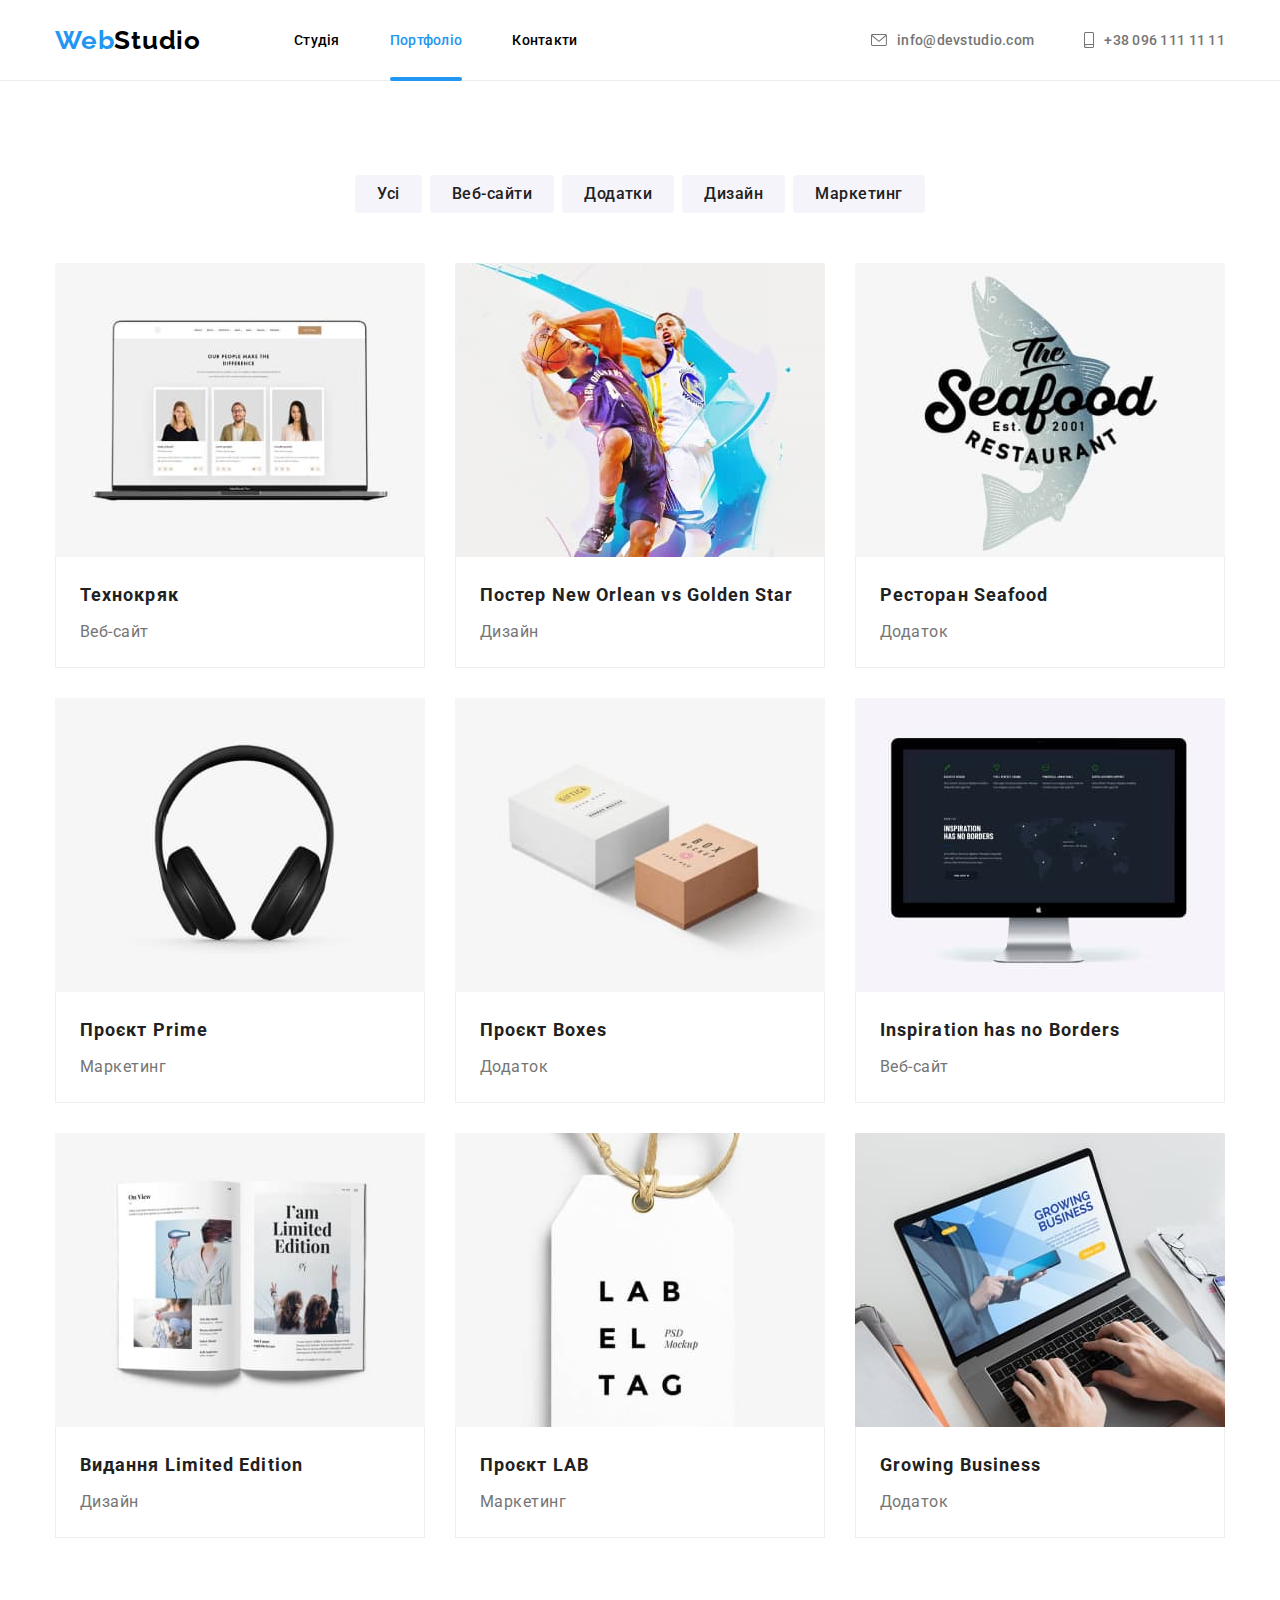
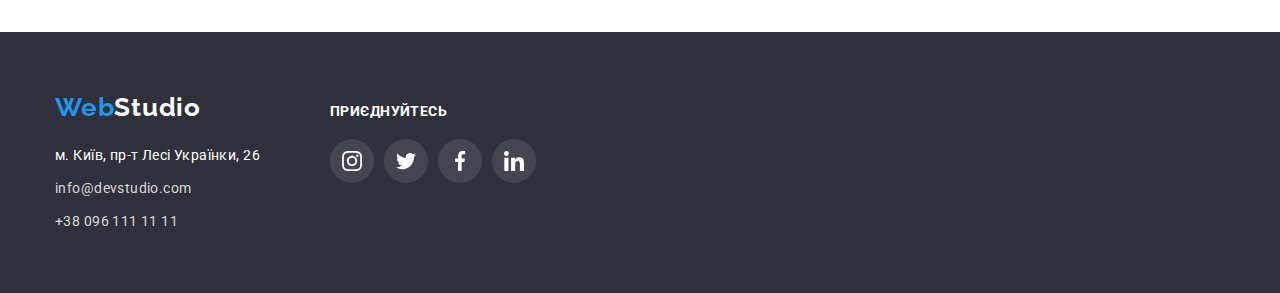
==== commit 7dffbae1: "edit after header" ====
--- a/portfolio.html
+++ b/portfolio.html
@@ -27,12 +27,12 @@
         <nav class="nav">
           <ul class="list header-list">
             <li class="list-item">
-              <a class="link header-nav-link" href="./index.html">Студія</a>
-            </li>
-            <li class="list-item">
-              <a
-                class="link header-nav-link link-current"
-                href="./portfolio.html"
+              <a class="link header-nav-link" href="./index.html"
+                >Студія</a
+              >
+            </li>
+            <li class="list-item">
+              <a class="link header-nav-link link-current" href="./portfolio.html"
                 >Портфоліо</a
               >
             </li>
@@ -44,7 +44,7 @@
         <ul class="list header-contact">
           <li class="list-item">
             <a class="link link-contact" href="mailto:info@devstudio.com">
-              <svg class="icon-header" width="20" height="20">
+              <svg class="icon-header" width="16" height="12">
                 <use href="./images/symbol-defs.svg#mail"></use>
               </svg>
               info@devstudio.com</a
@@ -52,7 +52,7 @@
           </li>
           <li class="list-item">
             <a class="link link-contact" href="tel:+380961111111">
-              <svg class="icon-header" width="20" height="20">
+              <svg class="icon-header" width="10" height="16">
                 <use href="./images/symbol-defs.svg#phone"></use>
               </svg>
               +38 096 111 11 11</a
--- a/css/styles.css
+++ b/css/styles.css
@@ -94,7 +94,7 @@
 .link-current::after {
   position: absolute;
   left: 0;
-  bottom: -3.5%;
+  bottom: -1%;
 
   content: "";
   display: inline-block;
@@ -229,6 +229,7 @@
   font-weight: 900;
   font-size: 44px;
   line-height: 60px;
+  letter-spacing: 0.06em;
 }
 .section-hero .btn {
   display: block;
@@ -250,7 +251,7 @@
 .section-hero .btn:active,
 .section-hero .btn:focus,
 .section-hero .btn:hover {
-  background-color: aquamarine;
+  background-color: rgb(1, 122, 220) ;
   color: #212121;
 }
 
@@ -270,7 +271,7 @@
   overflow: hidden;
 }
 
-.list-adv {
+.list-advantage {
   display: flex;
   gap: 30px;
 }
@@ -293,7 +294,7 @@
   line-height: calc(16 / 14);
   letter-spacing: 0.03em;
 }
-.adv-text {
+.advantage-text {
   min-width: 270px;
 
   color: var(--light-txt-color);
@@ -310,6 +311,30 @@
 .work-list {
   display: flex;
   gap: 30px;
+}
+
+.work-container {
+  position: relative;
+}
+
+.work-text {
+position: absolute;
+left:0;
+bottom: 0;
+
+display: flex;
+align-items: center;
+justify-content: center;
+width: 100%;
+height: 70px;
+
+font-weight: 700;
+font-size: 14px;
+letter-spacing: 0.03em;
+text-transform: uppercase;
+
+color: var(--white-color);
+background-color: rgba(47, 48, 58, 0.8);
 }
 
 .second-title {
@@ -653,7 +678,7 @@
   align-items: center;
   justify-content: center;
   padding: 20px;
-  background-color: rgba(33, 150, 243, 0.9);;
+  background-color: rgba(33, 150, 243, 0.9);
 
   transition: transform 250ms cubic-bezier(0.4, 0, 0.2, 1);
 }
@@ -663,15 +688,13 @@
 }
 
 .overlay-text {
-font-weight: 400;
-font-size: 18px;
-line-height: calc(28/18);
-letter-spacing: 0.03em;
-color: var(--white-color);
-width: 322px;
-}
-
-
+  font-weight: 400;
+  font-size: 18px;
+  line-height: calc(28 / 18);
+  letter-spacing: 0.03em;
+  color: var(--white-color);
+  width: 322px;
+}
 
 /**
   |============================
@@ -685,17 +708,20 @@
   left: 0;
   z-index: 10;
   opacity: 1;
+  transform: translateY(0%);
   width: 100%;
   height: 100%;
   background-color: rgba(0, 0, 0, 0.5);
   visibility: visible;
-  transition: opacity 500ms linear, visibility 500ms linear;
+  transition: opacity 500ms linear, visibility 500ms linear,
+    transform 500ms linear;
 }
 
 .backdrop.is-hidden {
   opacity: 0;
   pointer-events: none;
   visibility: hidden;
+  transform: translateY(-100%);
 }
 
 .modal {
